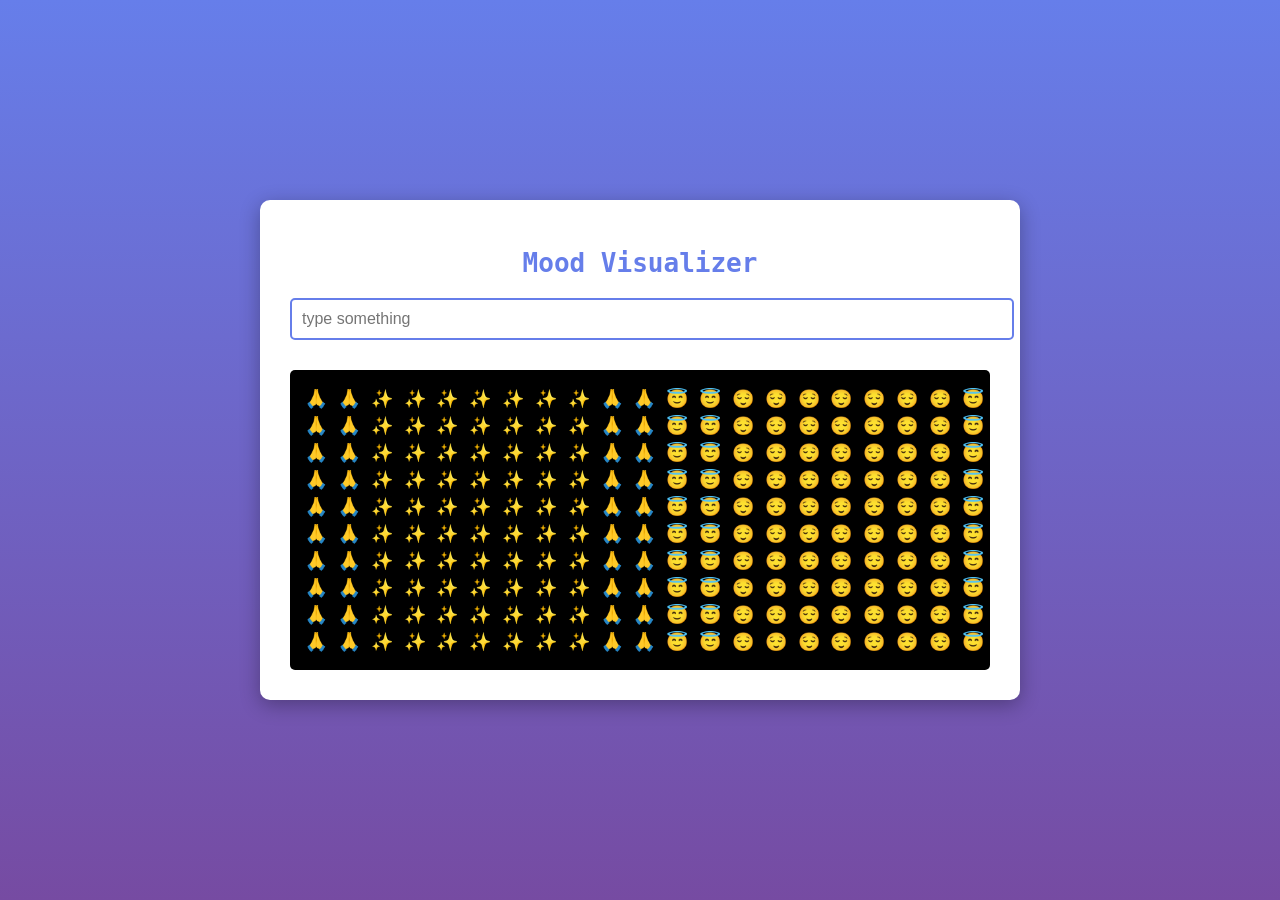
==== index.html @ 0b22e6d5 "Add Mood Visualizer project" ====
<!DOCTYPE html>
<html>
<head>
    <meta charset="UTF-8">
    <title>Mood Visualizer</title>
    <link rel="stylesheet" href="style.css">
</head>
<body>
    <div class="container">
        <h1>Mood Visualizer</h1>
        <input type="text" id="userInput" placeholder="type something">
        <div id="moodText"></div>
        <div id="canvas"></div>
    </div>
    <script>
        let canvas = document.getElementById('canvas');
        let moodText = document.getElementById('moodText');
        let input = document.getElementById('userInput');
        let count = 0;
        let playing = false;
        let mood = 'calm';
        let moods = {
            happy: { symbols: ['😊', '😄', '🙂', '😃'], speed: 0.2, color: '#ffd700' },
            sad: { symbols: ['😢', '😔', '😞', '☹️'], speed: 0.05, color: '#888' },
            angry: { symbols: ['😠', '😡', '💢', '😤'], speed: 0.3, color: '#ff4444' },
            calm: { symbols: ['😌', '😇', '🙏', '✨'], speed: 0.1, color: '#4299e1' }
        };
        let words = {
            happy: ['happy', 'joy', 'love', 'great', 'good', 'nice'],
            sad: ['sad', 'hurt', 'pain', 'cry', 'bad'],
            angry: ['angry', 'mad', 'hate', 'annoyed'],
            calm: ['calm', 'peace', 'quiet', 'chill']
        };
        function findMood(text) {
            text = text.toLowerCase();
            
            for (let m in words) {
                for (let i = 0; i < words[m].length; i++) {
                    if (text.includes(words[m][i])) {
                        return m;
                    }
                }
            }
            return 'calm';
        }
        function draw() {
            let currentMood = moods[mood];
            let output = '';
            for (let y = 0; y < 10; y++) {
                for (let x = 0; x < 30; x++) {
                    let wave = Math.sin(x * 0.3 + count * currentMood.speed);
                    let pos = Math.floor((wave + 1) * 2) % currentMood.symbols.length;
                    output += currentMood.symbols[pos] + ' ';
                }
                output += '\n';
            }  
            canvas.textContent = output;
            canvas.style.color = currentMood.color;
            count++;
            
            if (playing) {
                requestAnimationFrame(draw);
            }
        }
        input.addEventListener('input', function() {
            let text = input.value.trim();
            if (text) {
                mood = findMood(text);
                moodText.textContent = 'Mood: ' + mood;
                
                if (!playing) {
                    playing = true;
                    count = 0;
                    draw();
                }
            } else {
                playing = false;
                canvas.textContent = '';
                moodText.textContent = '';
            }
        });
        playing = true;
        draw();
    </script>
</body>
</html>
---- style.css ----
body {
    font-family: monospace;
    background: linear-gradient(#667eea, #764ba2);
    height: 100vh;
    margin: 0;
    display: flex;
    align-items: center;
    justify-content: center;
}

.container {
    background: white;
    border-radius: 10px;
    padding: 30px;
    max-width: 700px;
    box-shadow: 0 5px 20px rgba(0,0,0,0.3);
}

h1 {
    text-align: center;
    color: #667eea;
    margin-bottom: 20px;
}

input {
    width: 100%;
    padding: 10px;
    font-size: 16px;
    border: 2px solid #667eea;
    border-radius: 5px;
    margin-bottom: 15px;
}

#moodText {
    text-align: center;
    font-size: 18px;
    margin-bottom: 15px;
    color: #333;
}

#canvas {
    background: black;
    border-radius: 5px;
    padding: 15px;
    min-height: 200px;
    color: white;
    white-space: pre;
    font-size: 18px;
    line-height: 1.5;
    overflow: hidden;
}
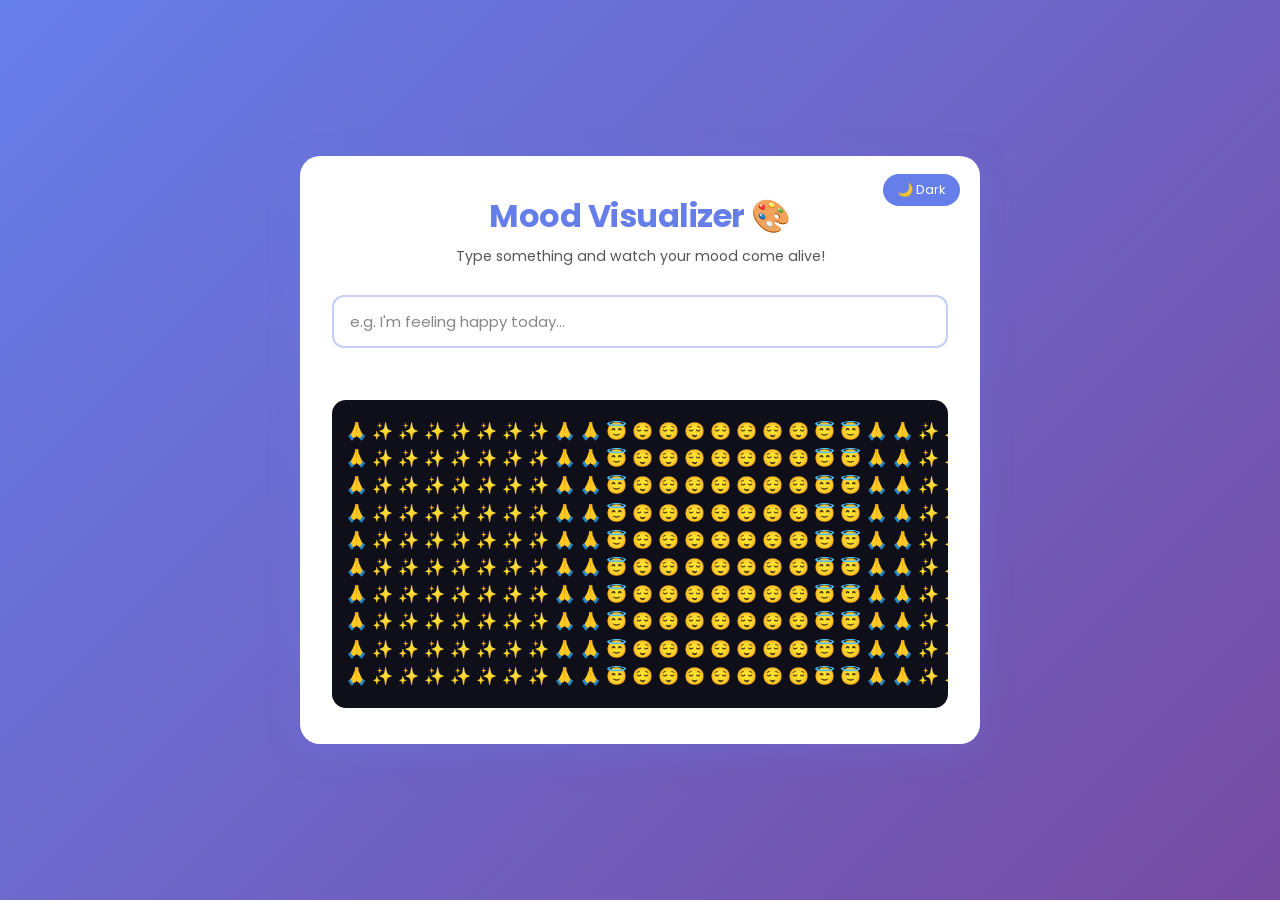
==== commit 586f8ecf: "Enhanced UI and added interactive features" ====
--- a/index.html
+++ b/index.html
@@ -1,86 +1,110 @@
 <!DOCTYPE html>
-<html>
+<html lang="en">
 <head>
-    <meta charset="UTF-8">
-    <title>Mood Visualizer</title>
-    <link rel="stylesheet" href="style.css">
+  <meta charset="UTF-8">
+  <meta name="viewport" content="width=device-width, initial-scale=1.0">
+  <title>Mood Visualizer</title>
+  <link rel="stylesheet" href="style.css">
 </head>
 <body>
-    <div class="container">
-        <h1>Mood Visualizer</h1>
-        <input type="text" id="userInput" placeholder="type something">
-        <div id="moodText"></div>
-        <div id="canvas"></div>
-    </div>
-    <script>
-        let canvas = document.getElementById('canvas');
-        let moodText = document.getElementById('moodText');
-        let input = document.getElementById('userInput');
-        let count = 0;
-        let playing = false;
-        let mood = 'calm';
-        let moods = {
-            happy: { symbols: ['😊', '😄', '🙂', '😃'], speed: 0.2, color: '#ffd700' },
-            sad: { symbols: ['😢', '😔', '😞', '☹️'], speed: 0.05, color: '#888' },
-            angry: { symbols: ['😠', '😡', '💢', '😤'], speed: 0.3, color: '#ff4444' },
-            calm: { symbols: ['😌', '😇', '🙏', '✨'], speed: 0.1, color: '#4299e1' }
-        };
-        let words = {
-            happy: ['happy', 'joy', 'love', 'great', 'good', 'nice'],
-            sad: ['sad', 'hurt', 'pain', 'cry', 'bad'],
-            angry: ['angry', 'mad', 'hate', 'annoyed'],
-            calm: ['calm', 'peace', 'quiet', 'chill']
-        };
-        function findMood(text) {
-            text = text.toLowerCase();
-            
-            for (let m in words) {
-                for (let i = 0; i < words[m].length; i++) {
-                    if (text.includes(words[m][i])) {
-                        return m;
-                    }
-                }
-            }
-            return 'calm';
+  <div class="container">
+    <button class="toggle-btn" id="themeToggle">🌙 Dark</button>
+    <h1>Mood Visualizer 🎨</h1>
+    <p class="subtitle">Type something and watch your mood come alive!</p>
+    <input type="text" id="userInput" placeholder="e.g. I'm feeling happy today...">
+    <div id="loading"></div>
+    <div id="moodText"></div>
+    <div id="canvas"></div>
+  </div>
+
+  <script>
+    // ── Core data (unchanged) ──
+    const moods = {
+      happy: { symbols: ['😊','😄','🙂','😃'], speed: 0.2, color: '#ffd700' },
+      sad:   { symbols: ['😢','😔','😞','☹️'], speed: 0.05, color: '#888' },
+      angry: { symbols: ['😠','😡','💢','😤'], speed: 0.3,  color: '#ff4444' },
+      calm:  { symbols: ['😌','😇','🙏','✨'], speed: 0.1,  color: '#4299e1' }
+    };
+    const words = {
+      happy: ['happy','joy','love','great','good','nice'],
+      sad:   ['sad','hurt','pain','cry','bad'],
+      angry: ['angry','mad','hate','annoyed'],
+      calm:  ['calm','peace','quiet','chill']
+    };
+
+    // ── Mood emoji badge icons ──
+    const moodIcons = { happy: '😄', sad: '😢', angry: '😠', calm: '😌' };
+
+    // ── State ──
+    let count = 0, playing = false, mood = 'calm';
+    const canvas   = document.getElementById('canvas');
+    const moodText = document.getElementById('moodText');
+    const input    = document.getElementById('userInput');
+    const loading  = document.getElementById('loading');
+    let analyzeTimer = null;
+
+    // ── Core logic (unchanged) ──
+    function findMood(text) {
+      text = text.toLowerCase();
+      for (let m in words)
+        for (let w of words[m])
+          if (text.includes(w)) return m;
+      return 'calm';
+    }
+
+    function draw() {
+      const m = moods[mood];
+      let out = '';
+      for (let y = 0; y < 10; y++) {
+        for (let x = 0; x < 30; x++) {
+          const wave = Math.sin(x * 0.3 + count * m.speed);
+          const pos  = Math.floor((wave + 1) * 2) % m.symbols.length;
+          out += m.symbols[pos] + ' ';
         }
-        function draw() {
-            let currentMood = moods[mood];
-            let output = '';
-            for (let y = 0; y < 10; y++) {
-                for (let x = 0; x < 30; x++) {
-                    let wave = Math.sin(x * 0.3 + count * currentMood.speed);
-                    let pos = Math.floor((wave + 1) * 2) % currentMood.symbols.length;
-                    output += currentMood.symbols[pos] + ' ';
-                }
-                output += '\n';
-            }  
-            canvas.textContent = output;
-            canvas.style.color = currentMood.color;
-            count++;
-            
-            if (playing) {
-                requestAnimationFrame(draw);
-            }
-        }
-        input.addEventListener('input', function() {
-            let text = input.value.trim();
-            if (text) {
-                mood = findMood(text);
-                moodText.textContent = 'Mood: ' + mood;
-                
-                if (!playing) {
-                    playing = true;
-                    count = 0;
-                    draw();
-                }
-            } else {
-                playing = false;
-                canvas.textContent = '';
-                moodText.textContent = '';
-            }
-        });
-        playing = true;
-        draw();
-    </script>
+        out += '\n';
+      }
+      canvas.textContent = out;
+      canvas.style.color = m.color;
+      count++;
+      if (playing) requestAnimationFrame(draw);
+    }
+
+    // ── Input handler with loading delay ──
+    input.addEventListener('input', function () {
+      const text = input.value.trim();
+      if (!text) {
+        playing = false;
+        canvas.textContent = '';
+        moodText.textContent = '';
+        loading.textContent = '';
+        clearTimeout(analyzeTimer);
+        return;
+      }
+
+      // Show loading message
+      loading.textContent = '✨ Analyzing your mood...';
+      moodText.textContent = '';
+      clearTimeout(analyzeTimer);
+
+      analyzeTimer = setTimeout(() => {
+        mood = findMood(text);
+        loading.textContent = '';
+        moodText.innerHTML = moodIcons[mood] + ' Mood: <span style="text-transform:capitalize">' + mood + '</span>';
+        if (!playing) { playing = true; count = 0; draw(); }
+      }, 600);
+    });
+
+    // ── Dark mode toggle ──
+    const toggleBtn = document.getElementById('themeToggle');
+    toggleBtn.addEventListener('click', () => {
+      document.body.classList.toggle('dark');
+      const isDark = document.body.classList.contains('dark');
+      toggleBtn.textContent = isDark ? '☀️ Light' : '🌙 Dark';
+    });
+
+    // ── Start idle animation ──
+    playing = true;
+    draw();
+  </script>
 </body>
-</html>+</html>
--- a/style.css
+++ b/style.css
@@ -1,51 +1,163 @@
-body {
-    font-family: monospace;
-    background: linear-gradient(#667eea, #764ba2);
-    height: 100vh;
-    margin: 0;
-    display: flex;
-    align-items: center;
-    justify-content: center;
+/* ── Google Font ── */
+@import url('https://fonts.googleapis.com/css2?family=Poppins:wght@400;600;700&display=swap');
+
+/* ── CSS Variables (Light Theme) ── */
+:root {
+  --bg-grad-start: #667eea;
+  --bg-grad-end:   #764ba2;
+  --card-bg:       #ffffff;
+  --card-shadow:   0 8px 32px rgba(102,126,234,0.25);
+  --text-primary:  #2d2d2d;
+  --text-secondary:#555;
+  --accent:        #667eea;
+  --input-border:  #c5cff7;
+  --canvas-bg:     #0f0f1a;
+  --toggle-bg:     #667eea;
+  --loading-color: #888;
+  --mood-badge-bg: #f0f2ff;
 }
 
-.container {
-    background: white;
-    border-radius: 10px;
-    padding: 30px;
-    max-width: 700px;
-    box-shadow: 0 5px 20px rgba(0,0,0,0.3);
+/* ── Dark Theme ── */
+body.dark {
+  --bg-grad-start: #1a1a2e;
+  --bg-grad-end:   #16213e;
+  --card-bg:       #1e1e2e;
+  --card-shadow:   0 8px 32px rgba(0,0,0,0.5);
+  --text-primary:  #e0e0f0;
+  --text-secondary:#aaa;
+  --accent:        #a78bfa;
+  --input-border:  #3a3a5c;
+  --canvas-bg:     #050510;
+  --toggle-bg:     #a78bfa;
+  --loading-color: #aaa;
+  --mood-badge-bg: #2a2a3e;
 }
 
-h1 {
-    text-align: center;
-    color: #667eea;
-    margin-bottom: 20px;
+/* ── Reset & Base ── */
+*, *::before, *::after { box-sizing: border-box; margin: 0; padding: 0; }
+
+body {
+  font-family: 'Poppins', sans-serif;
+  background: linear-gradient(135deg, var(--bg-grad-start), var(--bg-grad-end));
+  min-height: 100vh;
+  display: flex;
+  align-items: center;
+  justify-content: center;
+  padding: 20px;
+  transition: background 0.4s;
 }
 
-input {
-    width: 100%;
-    padding: 10px;
-    font-size: 16px;
-    border: 2px solid #667eea;
-    border-radius: 5px;
-    margin-bottom: 15px;
+/* ── Card ── */
+.container {
+  background: var(--card-bg);
+  border-radius: 20px;
+  padding: 36px 32px;
+  width: 100%;
+  max-width: 680px;
+  box-shadow: var(--card-shadow);
+  transition: background 0.4s, box-shadow 0.4s;
+  position: relative;
 }
 
-#moodText {
-    text-align: center;
-    font-size: 18px;
-    margin-bottom: 15px;
-    color: #333;
+/* ── Dark Mode Toggle ── */
+.toggle-btn {
+  position: absolute;
+  top: 18px;
+  right: 20px;
+  background: var(--toggle-bg);
+  border: none;
+  border-radius: 50px;
+  padding: 6px 14px;
+  color: #fff;
+  font-size: 13px;
+  font-family: 'Poppins', sans-serif;
+  cursor: pointer;
+  transition: background 0.3s, transform 0.2s;
+}
+.toggle-btn:hover { transform: scale(1.07); }
+
+/* ── Heading ── */
+h1 {
+  text-align: center;
+  font-size: 2rem;
+  font-weight: 700;
+  color: var(--accent);
+  margin-bottom: 6px;
+  letter-spacing: -0.5px;
 }
 
+.subtitle {
+  text-align: center;
+  font-size: 0.88rem;
+  color: var(--text-secondary);
+  margin-bottom: 28px;
+}
+
+/* ── Input ── */
+#userInput {
+  width: 100%;
+  padding: 13px 16px;
+  font-size: 15px;
+  font-family: 'Poppins', sans-serif;
+  border: 2px solid var(--input-border);
+  border-radius: 12px;
+  background: var(--card-bg);
+  color: var(--text-primary);
+  outline: none;
+  transition: border-color 0.25s, box-shadow 0.25s;
+  margin-bottom: 18px;
+}
+#userInput:focus {
+  border-color: var(--accent);
+  box-shadow: 0 0 0 4px rgba(102,126,234,0.15);
+}
+#userInput::placeholder { color: var(--text-secondary); opacity: 0.7; }
+
+/* ── Mood Badge ── */
+#moodText {
+  display: flex;
+  align-items: center;
+  justify-content: center;
+  gap: 8px;
+  font-size: 1rem;
+  font-weight: 600;
+  color: var(--text-primary);
+  background: var(--mood-badge-bg);
+  border-radius: 50px;
+  padding: 8px 20px;
+  margin-bottom: 18px;
+  min-height: 42px;
+  transition: background 0.3s, color 0.3s;
+}
+#moodText:empty { display: none; }
+
+/* ── Loading ── */
+#loading {
+  text-align: center;
+  font-size: 0.9rem;
+  color: var(--loading-color);
+  margin-bottom: 12px;
+  min-height: 22px;
+  font-style: italic;
+  transition: opacity 0.3s;
+}
+
+/* ── Canvas ── */
 #canvas {
-    background: black;
-    border-radius: 5px;
-    padding: 15px;
-    min-height: 200px;
-    color: white;
-    white-space: pre;
-    font-size: 18px;
-    line-height: 1.5;
-    overflow: hidden;
+  background: var(--canvas-bg);
+  border-radius: 14px;
+  padding: 18px 14px;
+  min-height: 210px;
+  white-space: pre;
+  font-size: 17px;
+  line-height: 1.6;
+  overflow: hidden;
+  transition: background 0.4s;
 }
+
+/* ── Responsive ── */
+@media (max-width: 480px) {
+  .container { padding: 28px 18px; }
+  h1 { font-size: 1.5rem; }
+  #canvas { font-size: 13px; padding: 12px 8px; }
+}
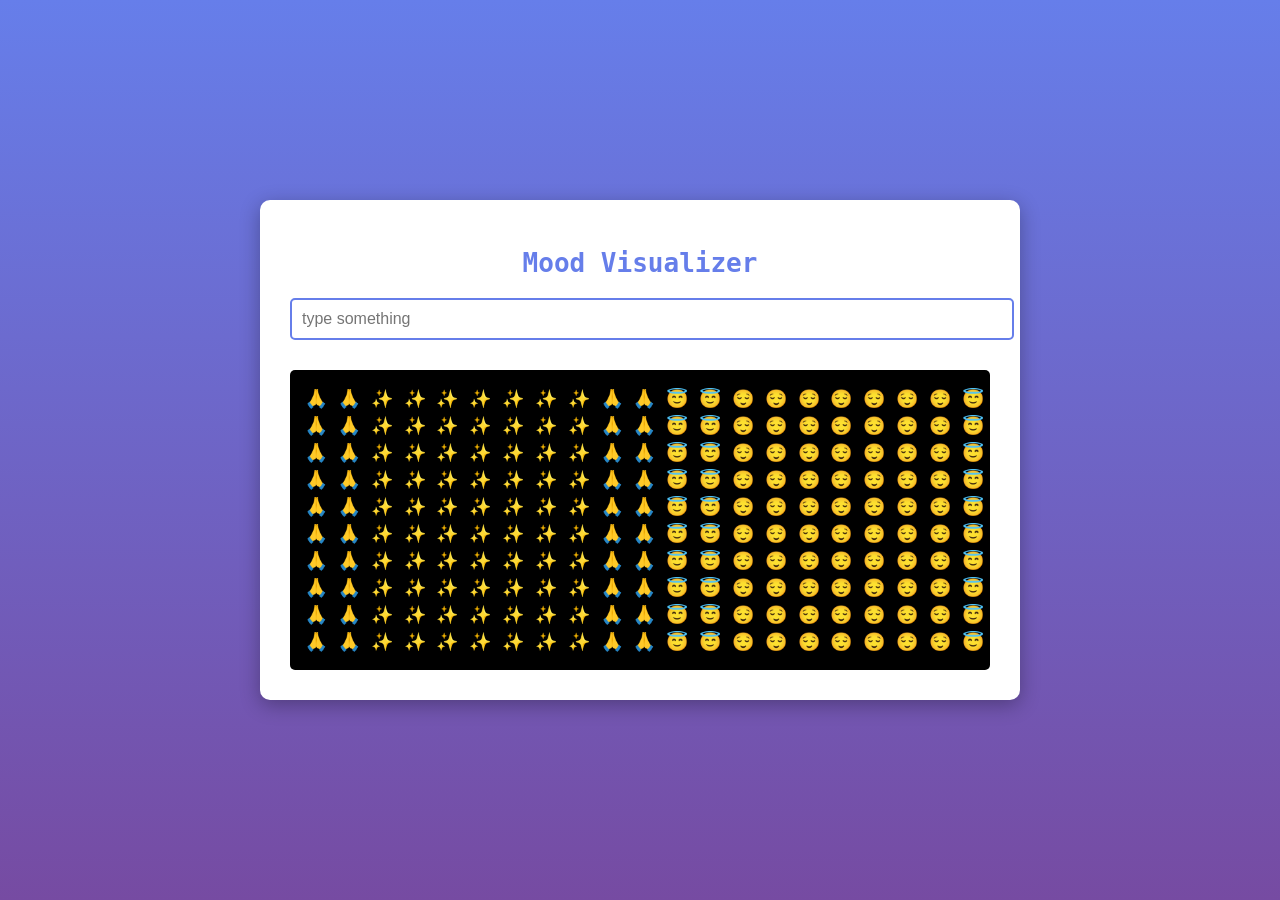
==== commit 41ab9bf5: "Suggestion based on mood is added." ====
--- a/index.html
+++ b/index.html
@@ -1,110 +1,115 @@
 <!DOCTYPE html>
-<html lang="en">
+<html>
 <head>
-  <meta charset="UTF-8">
-  <meta name="viewport" content="width=device-width, initial-scale=1.0">
-  <title>Mood Visualizer</title>
-  <link rel="stylesheet" href="style.css">
+    <meta charset="UTF-8">
+    <title>Mood Visualizer</title>
+    <link rel="stylesheet" href="style.css">
 </head>
 <body>
-  <div class="container">
-    <button class="toggle-btn" id="themeToggle">🌙 Dark</button>
-    <h1>Mood Visualizer 🎨</h1>
-    <p class="subtitle">Type something and watch your mood come alive!</p>
-    <input type="text" id="userInput" placeholder="e.g. I'm feeling happy today...">
-    <div id="loading"></div>
-    <div id="moodText"></div>
-    <div id="canvas"></div>
-  </div>
+    <div class="container">
+        <h1>Mood Visualizer</h1>
+        <input type="text" id="userInput" placeholder="type something">
 
-  <script>
-    // ── Core data (unchanged) ──
-    const moods = {
-      happy: { symbols: ['😊','😄','🙂','😃'], speed: 0.2, color: '#ffd700' },
-      sad:   { symbols: ['😢','😔','😞','☹️'], speed: 0.05, color: '#888' },
-      angry: { symbols: ['😠','😡','💢','😤'], speed: 0.3,  color: '#ff4444' },
-      calm:  { symbols: ['😌','😇','🙏','✨'], speed: 0.1,  color: '#4299e1' }
-    };
-    const words = {
-      happy: ['happy','joy','love','great','good','nice'],
-      sad:   ['sad','hurt','pain','cry','bad'],
-      angry: ['angry','mad','hate','annoyed'],
-      calm:  ['calm','peace','quiet','chill']
-    };
+        <div id="moodText"></div>
+        <div id="suggestionText"></div>
 
-    // ── Mood emoji badge icons ──
-    const moodIcons = { happy: '😄', sad: '😢', angry: '😠', calm: '😌' };
+        <div id="canvas"></div>
+    </div>
 
-    // ── State ──
-    let count = 0, playing = false, mood = 'calm';
-    const canvas   = document.getElementById('canvas');
-    const moodText = document.getElementById('moodText');
-    const input    = document.getElementById('userInput');
-    const loading  = document.getElementById('loading');
-    let analyzeTimer = null;
+    <script>
+        let canvas = document.getElementById('canvas');
+        let moodText = document.getElementById('moodText');
+        let suggestionText = document.getElementById('suggestionText');
+        let input = document.getElementById('userInput');
 
-    // ── Core logic (unchanged) ──
-    function findMood(text) {
-      text = text.toLowerCase();
-      for (let m in words)
-        for (let w of words[m])
-          if (text.includes(w)) return m;
-      return 'calm';
-    }
+        let count = 0;
+        let playing = false;
+        let mood = 'calm';
 
-    function draw() {
-      const m = moods[mood];
-      let out = '';
-      for (let y = 0; y < 10; y++) {
-        for (let x = 0; x < 30; x++) {
-          const wave = Math.sin(x * 0.3 + count * m.speed);
-          const pos  = Math.floor((wave + 1) * 2) % m.symbols.length;
-          out += m.symbols[pos] + ' ';
+        let moods = {
+            happy: { symbols: ['😊', '😄', '🙂', '😃'], speed: 0.2, color: '#ffd700' },
+            sad: { symbols: ['😢', '😔', '😞', '☹️'], speed: 0.05, color: '#888' },
+            angry: { symbols: ['😠', '😡', '💢', '😤'], speed: 0.3, color: '#ff4444' },
+            calm: { symbols: ['😌', '😇', '🙏', '✨'], speed: 0.1, color: '#4299e1' }
+        };
+
+        let words = {
+            happy: ['happy', 'joy', 'love', 'great', 'good', 'nice'],
+            sad: ['sad', 'hurt', 'pain', 'cry', 'bad'],
+            angry: ['angry', 'mad', 'hate', 'annoyed'],
+            calm: ['calm', 'peace', 'quiet', 'chill']
+        };
+
+        // Added suggestions
+        let suggestions = {
+            happy: "You seem happy! Keep smiling and spreading positivity 😊",
+            sad: "You seem sad. Try listening to music, going for a walk, or talking to a friend 💙",
+            angry: "You seem angry. Take a deep breath and try relaxing for a few minutes 🧘",
+            calm: "You seem calm. Enjoy the peaceful moment and keep relaxing ✨"
+        };
+
+        function findMood(text) {
+            text = text.toLowerCase();
+            
+            for (let m in words) {
+                for (let i = 0; i < words[m].length; i++) {
+                    if (text.includes(words[m][i])) {
+                        return m;
+                    }
+                }
+            }
+            return 'calm';
         }
-        out += '\n';
-      }
-      canvas.textContent = out;
-      canvas.style.color = m.color;
-      count++;
-      if (playing) requestAnimationFrame(draw);
-    }
 
-    // ── Input handler with loading delay ──
-    input.addEventListener('input', function () {
-      const text = input.value.trim();
-      if (!text) {
-        playing = false;
-        canvas.textContent = '';
-        moodText.textContent = '';
-        loading.textContent = '';
-        clearTimeout(analyzeTimer);
-        return;
-      }
+        function draw() {
+            let currentMood = moods[mood];
+            let output = '';
 
-      // Show loading message
-      loading.textContent = '✨ Analyzing your mood...';
-      moodText.textContent = '';
-      clearTimeout(analyzeTimer);
+            for (let y = 0; y < 10; y++) {
+                for (let x = 0; x < 30; x++) {
+                    let wave = Math.sin(x * 0.3 + count * currentMood.speed);
+                    let pos = Math.floor((wave + 1) * 2) % currentMood.symbols.length;
+                    output += currentMood.symbols[pos] + ' ';
+                }
+                output += '\n';
+            }
 
-      analyzeTimer = setTimeout(() => {
-        mood = findMood(text);
-        loading.textContent = '';
-        moodText.innerHTML = moodIcons[mood] + ' Mood: <span style="text-transform:capitalize">' + mood + '</span>';
-        if (!playing) { playing = true; count = 0; draw(); }
-      }, 600);
-    });
+            canvas.textContent = output;
+            canvas.style.color = currentMood.color;
 
-    // ── Dark mode toggle ──
-    const toggleBtn = document.getElementById('themeToggle');
-    toggleBtn.addEventListener('click', () => {
-      document.body.classList.toggle('dark');
-      const isDark = document.body.classList.contains('dark');
-      toggleBtn.textContent = isDark ? '☀️ Light' : '🌙 Dark';
-    });
+            count++;
 
-    // ── Start idle animation ──
-    playing = true;
-    draw();
-  </script>
+            if (playing) {
+                requestAnimationFrame(draw);
+            }
+        }
+
+        input.addEventListener('input', function() {
+            let text = input.value.trim();
+
+            if (text) {
+                mood = findMood(text);
+
+                moodText.textContent = 'Mood: ' + mood;
+
+                // Show suggestion
+                suggestionText.textContent = suggestions[mood];
+
+                if (!playing) {
+                    playing = true;
+                    count = 0;
+                    draw();
+                }
+            } else {
+                playing = false;
+                canvas.textContent = '';
+                moodText.textContent = '';
+                suggestionText.textContent = '';
+            }
+        });
+
+        playing = true;
+        draw();
+    </script>
 </body>
-</html>
+</html>
--- a/style.css
+++ b/style.css
@@ -1,163 +1,58 @@
-/* ── Google Font ── */
-@import url('https://fonts.googleapis.com/css2?family=Poppins:wght@400;600;700&display=swap');
-
-/* ── CSS Variables (Light Theme) ── */
-:root {
-  --bg-grad-start: #667eea;
-  --bg-grad-end:   #764ba2;
-  --card-bg:       #ffffff;
-  --card-shadow:   0 8px 32px rgba(102,126,234,0.25);
-  --text-primary:  #2d2d2d;
-  --text-secondary:#555;
-  --accent:        #667eea;
-  --input-border:  #c5cff7;
-  --canvas-bg:     #0f0f1a;
-  --toggle-bg:     #667eea;
-  --loading-color: #888;
-  --mood-badge-bg: #f0f2ff;
+body {
+    font-family: monospace;
+    background: linear-gradient(#667eea, #764ba2);
+    height: 100vh;
+    margin: 0;
+    display: flex;
+    align-items: center;
+    justify-content: center;
 }
 
-/* ── Dark Theme ── */
-body.dark {
-  --bg-grad-start: #1a1a2e;
-  --bg-grad-end:   #16213e;
-  --card-bg:       #1e1e2e;
-  --card-shadow:   0 8px 32px rgba(0,0,0,0.5);
-  --text-primary:  #e0e0f0;
-  --text-secondary:#aaa;
-  --accent:        #a78bfa;
-  --input-border:  #3a3a5c;
-  --canvas-bg:     #050510;
-  --toggle-bg:     #a78bfa;
-  --loading-color: #aaa;
-  --mood-badge-bg: #2a2a3e;
+.container {
+    background: white;
+    border-radius: 10px;
+    padding: 30px;
+    max-width: 700px;
+    box-shadow: 0 5px 20px rgba(0,0,0,0.3);
 }
 
-/* ── Reset & Base ── */
-*, *::before, *::after { box-sizing: border-box; margin: 0; padding: 0; }
-
-body {
-  font-family: 'Poppins', sans-serif;
-  background: linear-gradient(135deg, var(--bg-grad-start), var(--bg-grad-end));
-  min-height: 100vh;
-  display: flex;
-  align-items: center;
-  justify-content: center;
-  padding: 20px;
-  transition: background 0.4s;
+h1 {
+    text-align: center;
+    color: #667eea;
+    margin-bottom: 20px;
 }
 
-/* ── Card ── */
-.container {
-  background: var(--card-bg);
-  border-radius: 20px;
-  padding: 36px 32px;
-  width: 100%;
-  max-width: 680px;
-  box-shadow: var(--card-shadow);
-  transition: background 0.4s, box-shadow 0.4s;
-  position: relative;
+input {
+    width: 100%;
+    padding: 10px;
+    font-size: 16px;
+    border: 2px solid #667eea;
+    border-radius: 5px;
+    margin-bottom: 15px;
 }
 
-/* ── Dark Mode Toggle ── */
-.toggle-btn {
-  position: absolute;
-  top: 18px;
-  right: 20px;
-  background: var(--toggle-bg);
-  border: none;
-  border-radius: 50px;
-  padding: 6px 14px;
-  color: #fff;
-  font-size: 13px;
-  font-family: 'Poppins', sans-serif;
-  cursor: pointer;
-  transition: background 0.3s, transform 0.2s;
-}
-.toggle-btn:hover { transform: scale(1.07); }
-
-/* ── Heading ── */
-h1 {
-  text-align: center;
-  font-size: 2rem;
-  font-weight: 700;
-  color: var(--accent);
-  margin-bottom: 6px;
-  letter-spacing: -0.5px;
+#moodText {
+    text-align: center;
+    font-size: 18px;
+    margin-bottom: 10px;
+    color: #333;
 }
 
-.subtitle {
-  text-align: center;
-  font-size: 0.88rem;
-  color: var(--text-secondary);
-  margin-bottom: 28px;
+#suggestionText {
+    text-align: center;
+    font-size: 16px;
+    margin-bottom: 15px;
+    color: #444;
 }
 
-/* ── Input ── */
-#userInput {
-  width: 100%;
-  padding: 13px 16px;
-  font-size: 15px;
-  font-family: 'Poppins', sans-serif;
-  border: 2px solid var(--input-border);
-  border-radius: 12px;
-  background: var(--card-bg);
-  color: var(--text-primary);
-  outline: none;
-  transition: border-color 0.25s, box-shadow 0.25s;
-  margin-bottom: 18px;
-}
-#userInput:focus {
-  border-color: var(--accent);
-  box-shadow: 0 0 0 4px rgba(102,126,234,0.15);
-}
-#userInput::placeholder { color: var(--text-secondary); opacity: 0.7; }
-
-/* ── Mood Badge ── */
-#moodText {
-  display: flex;
-  align-items: center;
-  justify-content: center;
-  gap: 8px;
-  font-size: 1rem;
-  font-weight: 600;
-  color: var(--text-primary);
-  background: var(--mood-badge-bg);
-  border-radius: 50px;
-  padding: 8px 20px;
-  margin-bottom: 18px;
-  min-height: 42px;
-  transition: background 0.3s, color 0.3s;
-}
-#moodText:empty { display: none; }
-
-/* ── Loading ── */
-#loading {
-  text-align: center;
-  font-size: 0.9rem;
-  color: var(--loading-color);
-  margin-bottom: 12px;
-  min-height: 22px;
-  font-style: italic;
-  transition: opacity 0.3s;
-}
-
-/* ── Canvas ── */
 #canvas {
-  background: var(--canvas-bg);
-  border-radius: 14px;
-  padding: 18px 14px;
-  min-height: 210px;
-  white-space: pre;
-  font-size: 17px;
-  line-height: 1.6;
-  overflow: hidden;
-  transition: background 0.4s;
-}
-
-/* ── Responsive ── */
-@media (max-width: 480px) {
-  .container { padding: 28px 18px; }
-  h1 { font-size: 1.5rem; }
-  #canvas { font-size: 13px; padding: 12px 8px; }
-}
+    background: black;
+    border-radius: 5px;
+    padding: 15px;
+    min-height: 200px;
+    color: white;
+    white-space: pre;
+    font-size: 18px;
+    line-height: 1.5;
+    overflow: hidden;
+}
